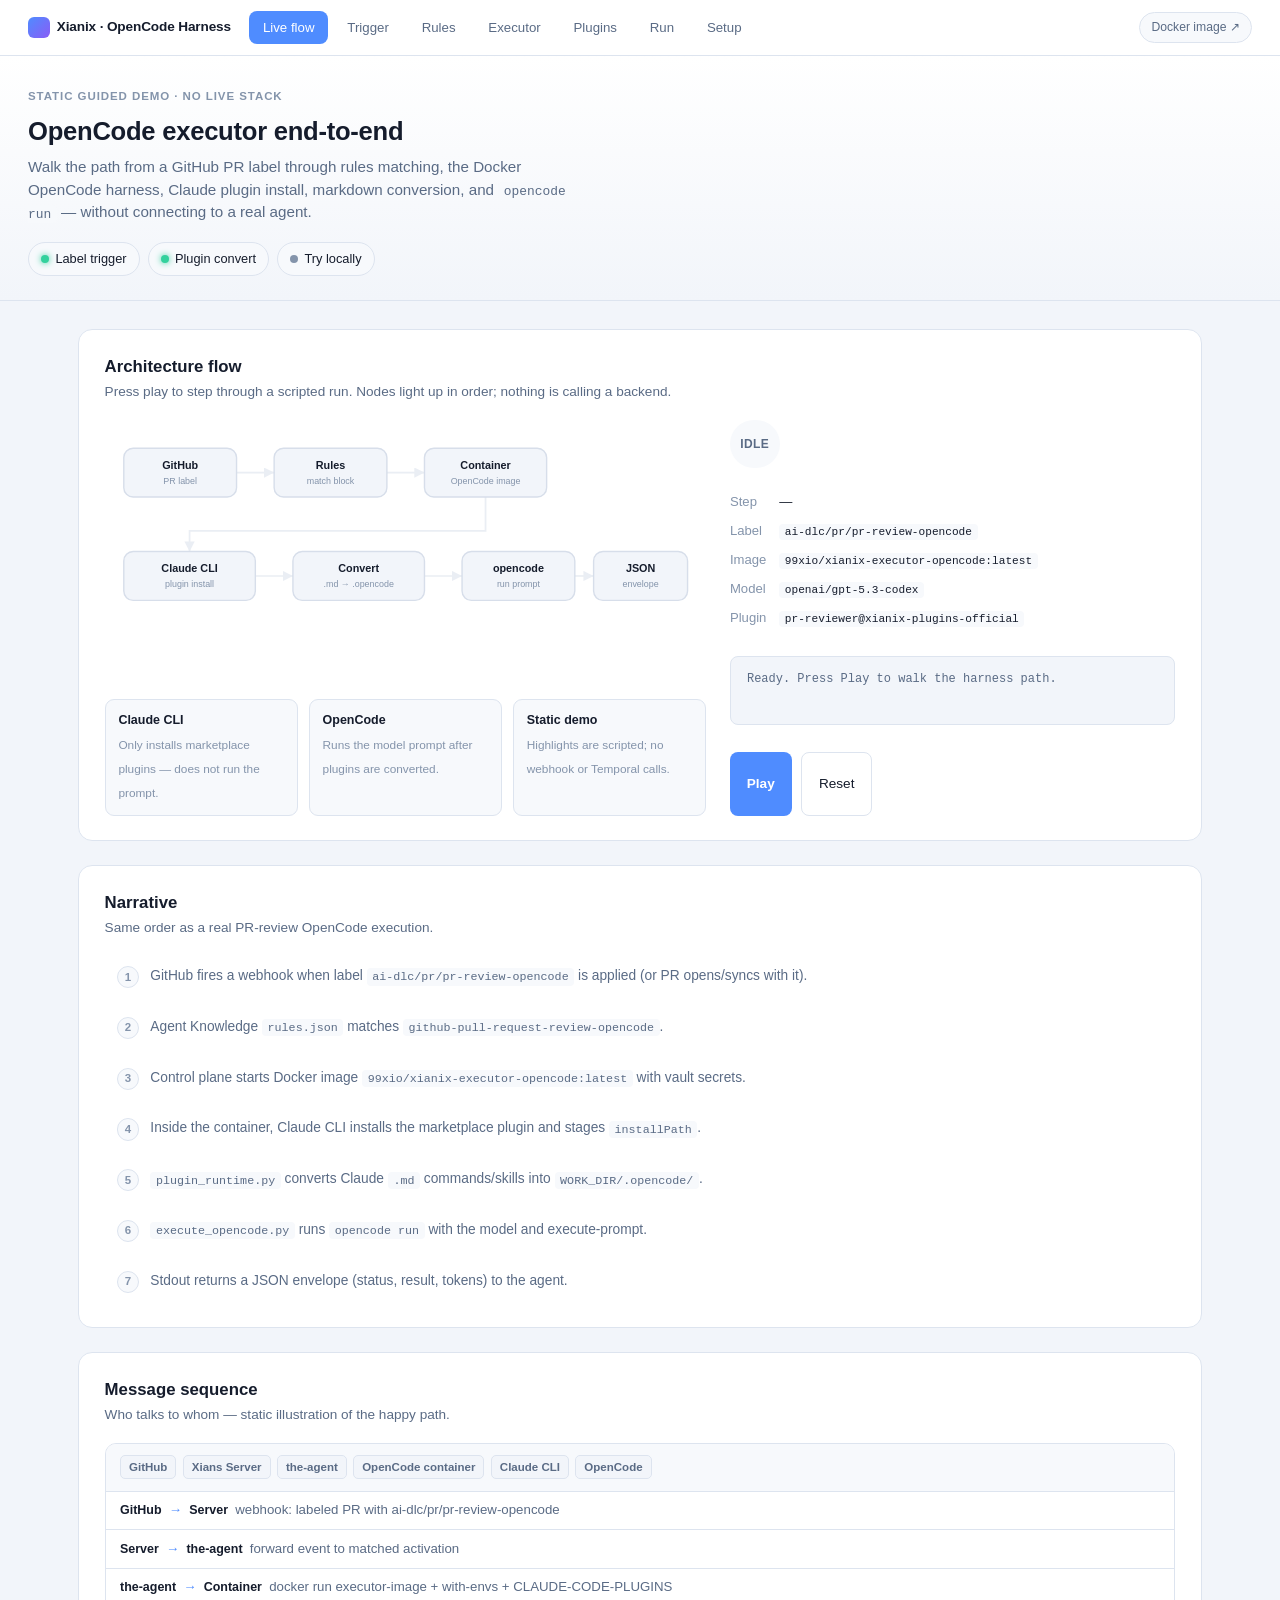
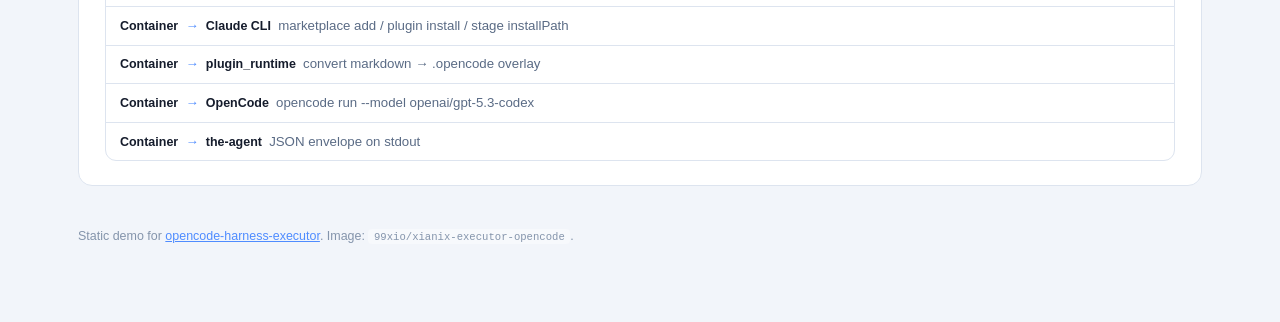
==== index.html @ 2c76de5f "Add static OpenCode harness guided demo site. Document the label to rules to Docker to plugin conver" ====
<!DOCTYPE html>
<html lang="en">
<head>
<meta charset="utf-8" />
<meta name="viewport" content="width=device-width, initial-scale=1" />
<title>Xianix · OpenCode Harness</title>
<link rel="stylesheet" href="./assets/theme.css" />
<style>
  .cols{display:grid; grid-template-columns:1.35fr 1fr; gap:1.5rem;}
  @media (max-width:900px){ .cols{grid-template-columns:1fr;} }
  #diagram{width:100%; height:auto; display:block;}
  .legend{display:grid; grid-template-columns:repeat(auto-fit,minmax(180px,1fr)); gap:.7rem; margin-top:1rem;}
  .legend span{
    display:block; border:1px solid var(--border); border-radius:9px; padding:.65rem .8rem;
    background:var(--surface-2);
  }
  .legend strong{display:block; font-size:.78rem; margin-bottom:.2rem;}
  .legend em{font-style:normal; font-size:.74rem; color:var(--muted-2); line-height:1.45;}
  .status-card{display:grid; gap:.65rem;}
  .kv{display:grid; grid-template-columns:auto 1fr; gap:.3rem .8rem; font-size:.82rem;}
  .kv dt{color:var(--muted-2);}
  .kv dd{margin:0; color:var(--text); word-break:break-all;}
  pre.log{
    margin:0; padding:.85rem 1rem; border-radius:8px; background:var(--bg); border:1px solid var(--border);
    font-size:.75rem; white-space:pre-wrap; word-break:break-word; max-height:220px; overflow:auto; color:var(--muted);
  }
  pre.log b{color:var(--text);}
</style>
</head>
<body>

<nav class="site">
  <a class="brand" href="./index.html"><span class="mark"></span>Xianix · OpenCode Harness</a>
  <a class="tab" href="./index.html">Live flow</a>
  <a class="tab" href="./trigger.html">Trigger</a>
  <a class="tab" href="./rules.html">Rules</a>
  <a class="tab" href="./executor.html">Executor</a>
  <a class="tab" href="./plugins.html">Plugins</a>
  <a class="tab" href="./run.html">Run</a>
  <a class="tab" href="./setup.html">Setup</a>
  <span class="spacer"></span>
  <a class="ext" href="https://hub.docker.com/r/99xio/xianix-executor-opencode" target="_blank" rel="noopener">Docker image ↗</a>
</nav>

<header>
  <div class="eyebrow">Static guided demo · no live stack</div>
  <h1>OpenCode executor end-to-end</h1>
  <p class="sub">
    Walk the path from a GitHub PR label through rules matching, the Docker OpenCode harness,
    Claude plugin install, markdown conversion, and <code>opencode run</code> — without connecting to a real agent.
  </p>
  <div class="quicklinks">
    <a href="./trigger.html"><span class="dot up"></span>Label trigger</a>
    <a href="./plugins.html"><span class="dot up"></span>Plugin convert</a>
    <a href="./setup.html"><span class="dot"></span>Try locally</a>
  </div>
</header>

<main>
  <section>
    <h2>Architecture flow</h2>
    <p class="hint">Press play to step through a scripted run. Nodes light up in order; nothing is calling a backend.</p>
    <div class="cols">
      <div>
        <svg id="diagram" viewBox="0 0 640 280" role="img" aria-label="OpenCode harness flow diagram">
          <defs>
            <marker id="arr" markerWidth="8" markerHeight="8" refX="6" refY="3" orient="auto">
              <path d="M0,0 L6,3 L0,6 Z" fill="var(--edge-idle)" />
            </marker>
          </defs>
          <g class="sn" id="n-label"><rect x="20" y="30" width="120" height="52" rx="10"/><text x="80" y="52" text-anchor="middle">GitHub</text><text class="sub" x="80" y="68" text-anchor="middle">PR label</text></g>
          <g class="sn" id="n-rules"><rect x="180" y="30" width="120" height="52" rx="10"/><text x="240" y="52" text-anchor="middle">Rules</text><text class="sub" x="240" y="68" text-anchor="middle">match block</text></g>
          <g class="sn" id="n-docker"><rect x="340" y="30" width="130" height="52" rx="10"/><text x="405" y="52" text-anchor="middle">Container</text><text class="sub" x="405" y="68" text-anchor="middle">OpenCode image</text></g>
          <g class="sn" id="n-claude"><rect x="20" y="140" width="140" height="52" rx="10"/><text x="90" y="162" text-anchor="middle">Claude CLI</text><text class="sub" x="90" y="178" text-anchor="middle">plugin install</text></g>
          <g class="sn" id="n-convert"><rect x="200" y="140" width="140" height="52" rx="10"/><text x="270" y="162" text-anchor="middle">Convert</text><text class="sub" x="270" y="178" text-anchor="middle">.md → .opencode</text></g>
          <g class="sn" id="n-run"><rect x="380" y="140" width="120" height="52" rx="10"/><text x="440" y="162" text-anchor="middle">opencode</text><text class="sub" x="440" y="178" text-anchor="middle">run prompt</text></g>
          <g class="sn" id="n-envelope"><rect x="520" y="140" width="100" height="52" rx="10"/><text x="570" y="162" text-anchor="middle">JSON</text><text class="sub" x="570" y="178" text-anchor="middle">envelope</text></g>

          <path class="se" id="e1" d="M140 56 H180" marker-end="url(#arr)"/>
          <path class="se" id="e2" d="M300 56 H340" marker-end="url(#arr)"/>
          <path class="se" id="e3" d="M405 82 V118 H90 V140" marker-end="url(#arr)"/>
          <path class="se" id="e4" d="M160 166 H200" marker-end="url(#arr)"/>
          <path class="se" id="e5" d="M340 166 H380" marker-end="url(#arr)"/>
          <path class="se" id="e6" d="M500 166 H520" marker-end="url(#arr)"/>
        </svg>
        <div class="legend">
          <span><strong>Claude CLI</strong><em>Only installs marketplace plugins — does not run the prompt.</em></span>
          <span><strong>OpenCode</strong><em>Runs the model prompt after plugins are converted.</em></span>
          <span><strong>Static demo</strong><em>Highlights are scripted; no webhook or Temporal calls.</em></span>
        </div>
      </div>
      <div class="status-card">
        <span class="pill" id="phase-pill">idle</span>
        <dl class="kv">
          <dt>Step</dt><dd id="kv-step">—</dd>
          <dt>Label</dt><dd><code>ai-dlc/pr/pr-review-opencode</code></dd>
          <dt>Image</dt><dd><code>99xio/xianix-executor-opencode:latest</code></dd>
          <dt>Model</dt><dd><code>openai/gpt-5.3-codex</code></dd>
          <dt>Plugin</dt><dd><code>pr-reviewer@xianix-plugins-official</code></dd>
        </dl>
        <pre class="log" id="flow-log">Ready. Press Play to walk the harness path.</pre>
        <div class="actions">
          <button class="btn" id="btn-play" type="button">Play</button>
          <button class="btn secondary" id="btn-reset" type="button">Reset</button>
        </div>
      </div>
    </div>
  </section>

  <section>
    <h2>Narrative</h2>
    <p class="hint">Same order as a real PR-review OpenCode execution.</p>
    <ol class="steps" id="narrative">
      <li data-i="0"><span class="n">1</span><span>GitHub fires a webhook when label <code>ai-dlc/pr/pr-review-opencode</code> is applied (or PR opens/syncs with it).</span></li>
      <li data-i="1"><span class="n">2</span><span>Agent Knowledge <code>rules.json</code> matches <code>github-pull-request-review-opencode</code>.</span></li>
      <li data-i="2"><span class="n">3</span><span>Control plane starts Docker image <code>99xio/xianix-executor-opencode:latest</code> with vault secrets.</span></li>
      <li data-i="3"><span class="n">4</span><span>Inside the container, Claude CLI installs the marketplace plugin and stages <code>installPath</code>.</span></li>
      <li data-i="4"><span class="n">5</span><span><code>plugin_runtime.py</code> converts Claude <code>.md</code> commands/skills into <code>WORK_DIR/.opencode/</code>.</span></li>
      <li data-i="5"><span class="n">6</span><span><code>execute_opencode.py</code> runs <code>opencode run</code> with the model and execute-prompt.</span></li>
      <li data-i="6"><span class="n">7</span><span>Stdout returns a JSON envelope (status, result, tokens) to the agent.</span></li>
    </ol>
  </section>

  <section>
    <h2>Message sequence</h2>
    <p class="hint">Who talks to whom — static illustration of the happy path.</p>
    <div class="seq">
      <div class="seq-actors">
        <span>GitHub</span><span>Xians Server</span><span>the-agent</span><span>OpenCode container</span><span>Claude CLI</span><span>OpenCode</span>
      </div>
      <ul class="seq-rows">
        <li><span class="from">GitHub</span><span class="arr">→</span><span class="to">Server</span><span class="msg">webhook: labeled PR with ai-dlc/pr/pr-review-opencode</span></li>
        <li><span class="from">Server</span><span class="arr">→</span><span class="to">the-agent</span><span class="msg">forward event to matched activation</span></li>
        <li><span class="from">the-agent</span><span class="arr">→</span><span class="to">Container</span><span class="msg">docker run executor-image + with-envs + CLAUDE-CODE-PLUGINS</span></li>
        <li><span class="from">Container</span><span class="arr">→</span><span class="to">Claude CLI</span><span class="msg">marketplace add / plugin install / stage installPath</span></li>
        <li><span class="from">Container</span><span class="arr">→</span><span class="to">plugin_runtime</span><span class="msg">convert markdown → .opencode overlay</span></li>
        <li><span class="from">Container</span><span class="arr">→</span><span class="to">OpenCode</span><span class="msg">opencode run --model openai/gpt-5.3-codex</span></li>
        <li><span class="from">Container</span><span class="arr">→</span><span class="to">the-agent</span><span class="msg">JSON envelope on stdout</span></li>
      </ul>
    </div>
  </section>
</main>

<footer>
  <p>Static demo for <a href="https://github.com/HasiniA99x/opencode-harness-executor">opencode-harness-executor</a>. Image: <code>99xio/xianix-executor-opencode</code>.</p>
</footer>

<script src="./assets/nav.js"></script>
<script>
(function () {
  var steps = [
    { nodes: ["n-label"], edges: [], pill: "trigger", title: "GitHub label", log: "Webhook: action=labeled, label=ai-dlc/pr/pr-review-opencode" },
    { nodes: ["n-label", "n-rules"], edges: ["e1"], pill: "match", title: "Rules match", log: "Matched execution: github-pull-request-review-opencode" },
    { nodes: ["n-rules", "n-docker"], edges: ["e1", "e2"], pill: "prepare", title: "Container start", log: "docker run 99xio/xianix-executor-opencode:latest (prepare-and-execute)" },
    { nodes: ["n-docker", "n-claude"], edges: ["e1", "e2", "e3"], pill: "plugins", title: "Claude plugin install", log: "claude plugin install pr-reviewer@xianix-plugins-official — stage installPath" },
    { nodes: ["n-claude", "n-convert"], edges: ["e1", "e2", "e3", "e4"], pill: "convert", title: "Convert markdown", log: "plugin_runtime: commands/agents/skills → WORK_DIR/.opencode/" },
    { nodes: ["n-convert", "n-run"], edges: ["e1", "e2", "e3", "e4", "e5"], pill: "run", title: "opencode run", log: "opencode run --model openai/gpt-5.3-codex  /pr-review {n}" },
    { nodes: ["n-run", "n-envelope"], edges: ["e1", "e2", "e3", "e4", "e5", "e6"], pill: "done", title: "JSON envelope", log: '{"status":"completed","harness":"opencode","result":"..."}' }
  ];
  var i = -1, timer = null, playing = false;
  var pill = document.getElementById("phase-pill");
  var kv = document.getElementById("kv-step");
  var log = document.getElementById("flow-log");
  var narrative = document.getElementById("narrative");

  function clear() {
    document.querySelectorAll(".sn").forEach(function (n) { n.classList.remove("on", "ok"); });
    document.querySelectorAll(".se").forEach(function (e) { e.classList.remove("on", "ok"); });
    narrative.querySelectorAll("li").forEach(function (li) { li.classList.remove("active", "done"); });
  }

  function paint(idx) {
    clear();
    if (idx < 0) {
      pill.textContent = "idle"; pill.className = "pill";
      kv.textContent = "—";
      log.textContent = "Ready. Press Play to walk the harness path.";
      return;
    }
    var s = steps[idx];
    s.nodes.forEach(function (id, j) {
      var el = document.getElementById(id);
      if (!el) return;
      el.classList.add(j === s.nodes.length - 1 ? "on" : "ok");
    });
    s.edges.forEach(function (id) {
      var el = document.getElementById(id);
      if (el) el.classList.add("on");
    });
    pill.textContent = s.pill;
    pill.className = "pill " + (idx === steps.length - 1 ? "done" : "active");
    kv.textContent = (idx + 1) + " / " + steps.length + " — " + s.title;
    log.innerHTML = "<b>" + s.title + "</b>\n" + s.log;
    narrative.querySelectorAll("li").forEach(function (li) {
      var n = +li.getAttribute("data-i");
      if (n < idx) li.classList.add("done");
      if (n === idx) li.classList.add("active");
    });
  }

  function stop() {
    playing = false;
    if (timer) clearTimeout(timer);
    timer = null;
    document.getElementById("btn-play").textContent = "Play";
  }

  function advance() {
    if (i >= steps.length - 1) { stop(); return; }
    i += 1;
    paint(i);
    if (playing) timer = setTimeout(advance, 1400);
  }

  document.getElementById("btn-play").addEventListener("click", function () {
    if (playing) { stop(); return; }
    playing = true;
    this.textContent = "Pause";
    if (i >= steps.length - 1) i = -1;
    advance();
  });
  document.getElementById("btn-reset").addEventListener("click", function () {
    stop(); i = -1; paint(-1);
  });
})();
</script>
</body>
</html>
---- assets/theme.css ----
/* Shared design tokens + components for the Xianix OpenCode harness demo.
   Page-specific styles (flow diagram) stay inline in each page. */

:root{
  --bg:#0b0f16; --surface:#121826; --surface-2:#182131; --border:#25314a;
  --text:#eaf0fb; --muted:#8ea0bd; --muted-2:#5f7290;
  --accent:#4f8cff; --accent-2:#8a5cf6; --ok:#33d19d; --warn:#f6b93b; --err:#f2596b;
  --edge-idle:#2a3550; --edge-active:#4f8cff; --edge-ack:#33d19d; --edge-escalate:#f6b93b;
  font-family: -apple-system, BlinkMacSystemFont, "Segoe UI", Inter, Roboto, sans-serif;
}
@media (prefers-color-scheme: light){
  :root{
    --bg:#f2f5fa; --surface:#ffffff; --surface-2:#f7f9fc; --border:#dde4ef;
    --text:#151c2c; --muted:#5a6b85; --muted-2:#8494ab;
    --edge-idle:#d7deea;
  }
}

*{box-sizing:border-box;}
html,body{margin:0; background:var(--bg); color:var(--text);}
body{line-height:1.5; padding-bottom:4rem;}
a{color:var(--accent);}
code{background:var(--surface-2); padding:.1rem .35rem; border-radius:4px; font-size:.85em;
  font-family:ui-monospace, SFMono-Regular, Menlo, monospace;}

/* ---------- top navigation ---------- */
nav.site{
  display:flex; align-items:center; gap:.35rem; flex-wrap:wrap;
  padding:.7rem 1.75rem; border-bottom:1px solid var(--border);
  background:var(--surface); position:sticky; top:0; z-index:20;
}
nav.site .brand{
  font-weight:700; font-size:.85rem; margin-right:.8rem; letter-spacing:-.01em;
  display:inline-flex; align-items:center; gap:.45rem;
  color:var(--text); text-decoration:none;
}
nav.site .brand .mark{
  width:1.35rem; height:1.35rem; border-radius:6px; flex:none;
  background:linear-gradient(135deg, var(--accent), var(--accent-2));
}
nav.site a.tab{
  padding:.4rem .85rem; border-radius:8px; text-decoration:none; color:var(--muted);
  font-size:.83rem; font-weight:500; transition:background .15s, color .15s;
}
nav.site a.tab:hover{background:var(--surface-2); color:var(--text);}
nav.site a.tab.active{background:var(--accent); color:#fff;}
nav.site .spacer{flex:1;}
nav.site .nav-note{font-size:.75rem; color:var(--muted-2);}
nav.site a.ext{
  padding:.35rem .7rem; border:1px solid var(--border); border-radius:999px;
  text-decoration:none; color:var(--muted); font-size:.76rem; background:var(--surface-2);
  transition:border-color .15s, color .15s;
}
nav.site a.ext:hover{border-color:var(--accent); color:var(--text);}

/* ---------- page header ---------- */
header{
  padding:2rem 1.75rem 1.5rem; border-bottom:1px solid var(--border);
  background:linear-gradient(180deg, var(--surface), var(--bg));
}
header .eyebrow{
  text-transform:uppercase; letter-spacing:.08em; font-size:.72rem; color:var(--muted-2);
  font-weight:600; margin-bottom:.4rem;
}
header h1{margin:0 0 .35rem; font-size:1.6rem; letter-spacing:-.01em;}
header p.sub{margin:0; color:var(--muted); font-size:.95rem; max-width:64ch;}

.quicklinks{display:flex; flex-wrap:wrap; gap:.5rem; margin-top:1.1rem;}
.quicklinks a{
  display:inline-flex; align-items:center; gap:.4rem;
  padding:.4rem .75rem; border:1px solid var(--border); border-radius:999px;
  background:var(--surface-2); color:var(--text); font-size:.8rem; text-decoration:none;
  transition:border-color .15s, transform .15s;
}
.quicklinks a:hover{border-color:var(--accent); transform:translateY(-1px);}
.quicklinks .dot{width:.5rem; height:.5rem; border-radius:50%; background:var(--muted-2); flex:none;}
.quicklinks .dot.up{background:var(--ok); box-shadow:0 0 6px var(--ok);}
.quicklinks .dot.down{background:var(--err);}

/* ---------- layout ---------- */
main{max-width:1180px; margin:0 auto; padding:1.75rem; display:grid; gap:1.5rem;}
section{
  background:var(--surface); border:1px solid var(--border); border-radius:14px;
  padding:1.5rem 1.6rem;
}
section > h2{margin:0 0 .2rem; font-size:1.05rem;}
section > p.hint{margin:0 0 1.1rem; color:var(--muted); font-size:.85rem;}
.row{display:flex; gap:.5rem; flex-wrap:wrap; align-items:center;}

/* ---------- forms & buttons ---------- */
.grid{display:grid; gap:.75rem; grid-template-columns:repeat(auto-fill, minmax(180px,1fr));}
label{display:flex; flex-direction:column; gap:.35rem; font-size:.78rem; color:var(--muted);}
input, select, textarea{
  font:inherit; padding:.5rem .65rem; border:1px solid var(--border); border-radius:8px;
  background:var(--bg); color:var(--text);
}
textarea{min-height:60px; resize:vertical;}
.full{grid-column:1/-1;}
.seg{display:inline-flex; border:1px solid var(--border); border-radius:8px; overflow:hidden;}
.seg button{
  border:none; background:var(--surface-2); color:var(--muted); padding:.45rem .8rem; font:inherit;
  font-size:.8rem; cursor:pointer;
}
.seg button.on{background:var(--accent); color:#fff;}
.actions{display:flex; flex-wrap:wrap; gap:.6rem; margin-top:1rem;}
button.btn{
  font:inherit; cursor:pointer; border:none; border-radius:8px; padding:.6rem 1.05rem;
  background:var(--accent); color:#fff; font-weight:600; font-size:.85rem;
  display:inline-flex; align-items:center; gap:.4rem;
}
button.btn:hover{background:#3f7be0;}
button.btn.secondary{background:transparent; border:1px solid var(--border); color:var(--text); font-weight:500;}
button.btn.ghost{background:var(--surface-2); color:var(--text); font-weight:500;}
button.btn:disabled{opacity:.45; cursor:not-allowed;}

/* ---------- status pills ---------- */
.pill{
  display:inline-flex; align-items:center; gap:.4rem; padding:.25rem .65rem; border-radius:999px;
  font-size:.75rem; font-weight:700; text-transform:uppercase; letter-spacing:.03em;
  background:var(--surface-2); color:var(--muted); width:max-content;
}
.pill.pending{color:var(--muted);}
.pill.delivering{color:var(--accent); background:rgba(79,140,255,.12);}
.pill.acked{color:var(--ok); background:rgba(51,209,157,.12);}
.pill.escalated{color:var(--warn); background:rgba(246,185,59,.12);}
.pill.failed, .pill.expired{color:var(--err); background:rgba(242,89,107,.12);}

/* ---------- banners / callouts ---------- */
.banner{
  display:flex; align-items:center; gap:.6rem; padding:.7rem .9rem; border-radius:10px; font-size:.85rem;
  border:1px solid var(--border); background:var(--surface-2); color:var(--muted);
}
.banner.ok{border-color:var(--ok); color:var(--ok); background:rgba(51,209,157,.08);}
.banner.warn{border-color:var(--warn); color:var(--warn); background:rgba(246,185,59,.08);}
.banner.err{border-color:var(--err); color:var(--err); background:rgba(242,89,107,.08);}

.callout{
  border-left:3px solid var(--accent); background:var(--surface-2); padding:.8rem 1rem;
  border-radius:0 8px 8px 0; font-size:.85rem; color:var(--muted); margin:1rem 0;
}
.callout b{color:var(--text);}
.callout.warn{border-left-color:var(--warn);}
.callout.err{border-left-color:var(--err);}
.callout.ok{border-left-color:var(--ok);}

/* ---------- metrics tiles ---------- */
.metrics{display:grid; grid-template-columns:repeat(auto-fit, minmax(110px,1fr)); gap:.75rem;}
.metric{background:var(--surface-2); border:1px solid var(--border); border-radius:10px; padding:.75rem .9rem;}
.metric .v{font-size:1.35rem; font-weight:700; font-variant-numeric:tabular-nums;}
.metric .l{font-size:.72rem; color:var(--muted-2); text-transform:uppercase; letter-spacing:.04em;}

/* ---------- tables ---------- */
table{width:100%; border-collapse:collapse; font-size:.82rem; margin-top:1rem; min-width:640px;}
thead th{
  text-align:left; padding:.5rem .7rem; color:var(--muted-2); font-size:.72rem; text-transform:uppercase;
  letter-spacing:.04em; border-bottom:1px solid var(--border); font-weight:600;
}
tbody td{padding:.55rem .7rem; border-bottom:1px solid var(--border); color:var(--text); vertical-align:top;}

/* ---------- small animated diagrams (modules, app states) ---------- */
.sn rect, .sn circle{fill:var(--bg); stroke:var(--edge-idle); stroke-width:1.5; transition:all .3s;}
.sn text{fill:var(--text); font-size:11.5px; font-weight:600;}
.sn text.sub{fill:var(--muted-2); font-size:9.5px; font-weight:400;}
.sn.on rect, .sn.on circle{stroke:var(--accent); fill:rgba(79,140,255,.12);
  filter:drop-shadow(0 0 7px rgba(79,140,255,.45));}
.sn.ok rect, .sn.ok circle{stroke:var(--ok); fill:rgba(51,209,157,.12);}
.sn.warn rect, .sn.warn circle{stroke:var(--warn); fill:rgba(246,185,59,.12);}
.sn.err rect, .sn.err circle{stroke:var(--err); fill:rgba(242,89,107,.12);}
.sn.off{opacity:.35;}
.se{fill:none; stroke:var(--edge-idle); stroke-width:1.8; opacity:.5; transition:all .3s;}
.se.on{stroke:var(--accent); opacity:1; stroke-width:2.4;}
.se.ok{stroke:var(--ok); opacity:1; stroke-width:2.4;}
.se.warn{stroke:var(--warn); opacity:1; stroke-width:2.4;}
.se.err{stroke:var(--err); opacity:1; stroke-width:2.4; stroke-dasharray:5 4;}
.slabel{fill:var(--muted-2); font-size:9px;}

/* ---------- code blocks ---------- */
pre.code{
  margin:.7rem 0 0; padding:.8rem 1rem; border-radius:8px; background:var(--bg);
  border:1px solid var(--border); font-size:.78rem; overflow-x:auto;
  font-family:ui-monospace, SFMono-Regular, Menlo, monospace; color:var(--text);
  white-space:pre-wrap; word-break:break-word;
}
pre.code .c{color:var(--muted-2);}   /* comment */
pre.code .k{color:var(--accent);}    /* key / command */
pre.code .s{color:var(--ok);}        /* string / value */

/* ---------- guided steps ---------- */
.steps{list-style:none; margin:0; padding:0; display:grid; gap:.55rem;}
.steps li{
  display:flex; gap:.7rem; align-items:flex-start; padding:.55rem .7rem; border-radius:10px;
  border:1px solid transparent; color:var(--muted); font-size:.86rem; transition:all .2s;
}
.steps li .n{
  flex:none; width:1.4rem; height:1.4rem; border-radius:50%; background:var(--surface-2);
  border:1px solid var(--border); display:flex; align-items:center; justify-content:center;
  font-size:.72rem; font-weight:700; color:var(--muted-2);
}
.steps li.active{background:var(--surface-2); border-color:var(--border); color:var(--text);}
.steps li.active .n{background:var(--accent); border-color:var(--accent); color:#fff;}
.steps li.done .n{background:var(--ok); border-color:var(--ok); color:#06231a;}

.seq{border:1px solid var(--border); border-radius:11px; overflow:hidden;}
.seq-actors{
  display:flex; flex-wrap:wrap; gap:.4rem; padding:.7rem .9rem; background:var(--surface-2);
  border-bottom:1px solid var(--border);
}
.seq-actors span{
  font-size:.72rem; font-weight:600; color:var(--muted); background:var(--bg);
  border:1px solid var(--border); border-radius:5px; padding:.15rem .5rem;
}
.seq-rows{list-style:none; margin:0; padding:0;}
.seq-rows li{
  padding:.55rem .9rem; border-bottom:1px solid var(--border); font-size:.83rem;
  color:var(--muted); display:flex; gap:.45rem; align-items:baseline; flex-wrap:wrap;
}
.seq-rows li:last-child{border-bottom:none;}
.seq-rows .from, .seq-rows .to{color:var(--text); font-weight:600; font-size:.78rem;}
.seq-rows .arr{color:var(--accent); font-weight:700;}
.seq-rows .msg{color:var(--muted); flex:1 1 100%;}
@media (min-width:700px){ .seq-rows .msg{flex:1 1 auto;} }

.pill.active{color:var(--accent); background:rgba(79,140,255,.12);}
.pill.done{color:var(--ok); background:rgba(51,209,157,.12);}

/* ---------- footer ---------- */
footer{max-width:1180px; margin:0 auto; padding:0 1.75rem; color:var(--muted-2); font-size:.78rem;}
footer ul{padding-left:1.1rem;}

/* ---------- dev-guide button (every page header) ---------- */
.devguide{
  display:inline-flex; align-items:center; gap:.7rem; margin-top:1.1rem;
  padding:.55rem .95rem .55rem .7rem; border:1px solid var(--border); border-radius:12px;
  background:var(--surface-2); color:var(--text); text-decoration:none; font-size:.83rem; line-height:1.25;
  transition:border-color .15s, transform .15s, box-shadow .15s;
}
.devguide:hover{border-color:var(--accent); transform:translateY(-1px); box-shadow:0 6px 18px rgba(79,140,255,.18);}
.devguide small{color:var(--muted); font-size:.74rem;}
.devguide .dg-ic{font-size:1.3rem; line-height:1;}

/* ---------- motion ---------- */
@keyframes pulse-ring{0%{box-shadow:0 0 0 0 rgba(79,140,255,.45);} 100%{box-shadow:0 0 0 12px rgba(79,140,255,0);}}
@keyframes rise{from{opacity:0; transform:translateY(6px);} to{opacity:1; transform:none;}}
@keyframes dash{to{stroke-dashoffset:-24;}}
.st.playing{animation:pulse-ring 1.1s ease-out infinite;}
.cap{animation:rise .25s ease-out;}
.se.on, .se.ok, .se.hl, .se.warn{stroke-dasharray:8 4; animation:dash .9s linear infinite;}
.se.err{animation:none;}
section{animation:rise .35s ease-out both;}
section:nth-of-type(2){animation-delay:.05s;} section:nth-of-type(3){animation-delay:.1s;} section:nth-of-type(4){animation-delay:.15s;}
@media (prefers-reduced-motion: reduce){ .st.playing,.se.on,.se.ok,.se.hl,.se.warn,.cap,section{animation:none;} }
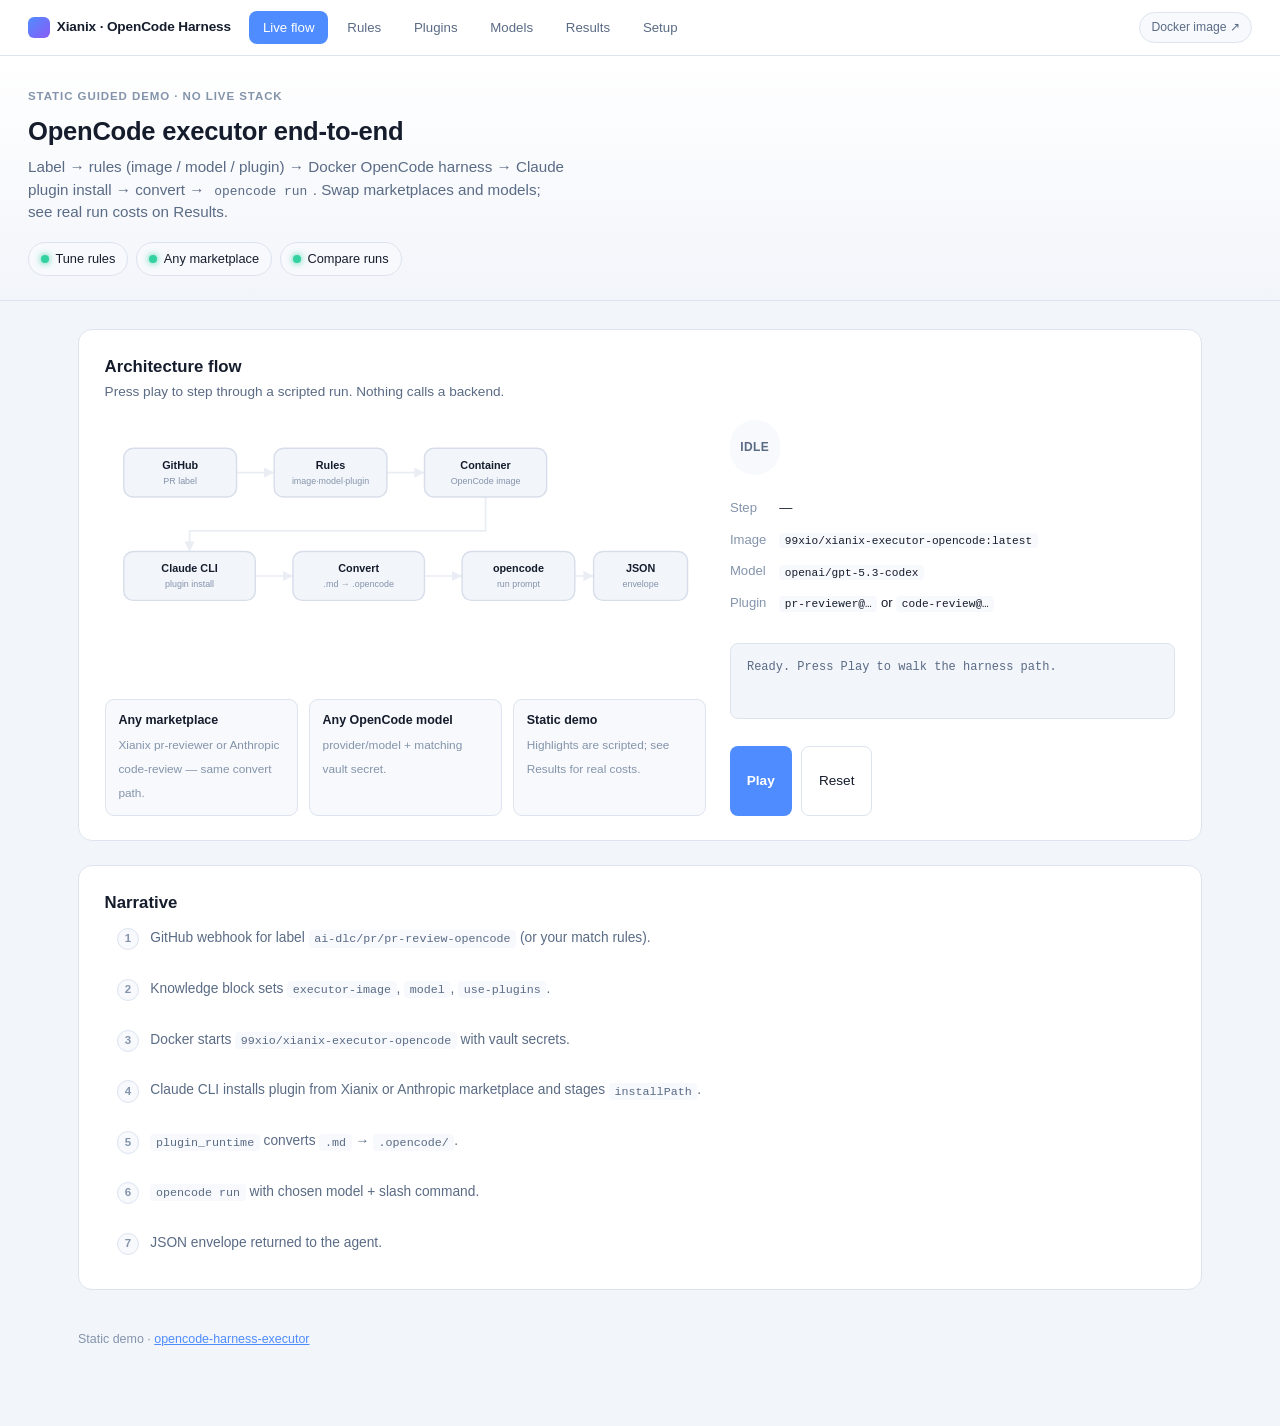
==== commit a84230f7: "Revamp demo: interactive rules, dual plugins, models, results. Remove trigger/executor/run pages. Ad" ====
--- a/index.html
+++ b/index.html
@@ -32,11 +32,10 @@
 <nav class="site">
   <a class="brand" href="./index.html"><span class="mark"></span>Xianix · OpenCode Harness</a>
   <a class="tab" href="./index.html">Live flow</a>
-  <a class="tab" href="./trigger.html">Trigger</a>
   <a class="tab" href="./rules.html">Rules</a>
-  <a class="tab" href="./executor.html">Executor</a>
   <a class="tab" href="./plugins.html">Plugins</a>
-  <a class="tab" href="./run.html">Run</a>
+  <a class="tab" href="./models.html">Models</a>
+  <a class="tab" href="./results.html">Results</a>
   <a class="tab" href="./setup.html">Setup</a>
   <span class="spacer"></span>
   <a class="ext" href="https://hub.docker.com/r/99xio/xianix-executor-opencode" target="_blank" rel="noopener">Docker image ↗</a>
@@ -46,20 +45,20 @@
   <div class="eyebrow">Static guided demo · no live stack</div>
   <h1>OpenCode executor end-to-end</h1>
   <p class="sub">
-    Walk the path from a GitHub PR label through rules matching, the Docker OpenCode harness,
-    Claude plugin install, markdown conversion, and <code>opencode run</code> — without connecting to a real agent.
+    Label → rules (image / model / plugin) → Docker OpenCode harness → Claude plugin install →
+    convert → <code>opencode run</code>. Swap marketplaces and models; see real run costs on Results.
   </p>
   <div class="quicklinks">
-    <a href="./trigger.html"><span class="dot up"></span>Label trigger</a>
-    <a href="./plugins.html"><span class="dot up"></span>Plugin convert</a>
-    <a href="./setup.html"><span class="dot"></span>Try locally</a>
+    <a href="./rules.html"><span class="dot up"></span>Tune rules</a>
+    <a href="./plugins.html"><span class="dot up"></span>Any marketplace</a>
+    <a href="./results.html"><span class="dot up"></span>Compare runs</a>
   </div>
 </header>
 
 <main>
   <section>
     <h2>Architecture flow</h2>
-    <p class="hint">Press play to step through a scripted run. Nodes light up in order; nothing is calling a backend.</p>
+    <p class="hint">Press play to step through a scripted run. Nothing calls a backend.</p>
     <div class="cols">
       <div>
         <svg id="diagram" viewBox="0 0 640 280" role="img" aria-label="OpenCode harness flow diagram">
@@ -69,13 +68,12 @@
             </marker>
           </defs>
           <g class="sn" id="n-label"><rect x="20" y="30" width="120" height="52" rx="10"/><text x="80" y="52" text-anchor="middle">GitHub</text><text class="sub" x="80" y="68" text-anchor="middle">PR label</text></g>
-          <g class="sn" id="n-rules"><rect x="180" y="30" width="120" height="52" rx="10"/><text x="240" y="52" text-anchor="middle">Rules</text><text class="sub" x="240" y="68" text-anchor="middle">match block</text></g>
+          <g class="sn" id="n-rules"><rect x="180" y="30" width="120" height="52" rx="10"/><text x="240" y="52" text-anchor="middle">Rules</text><text class="sub" x="240" y="68" text-anchor="middle">image·model·plugin</text></g>
           <g class="sn" id="n-docker"><rect x="340" y="30" width="130" height="52" rx="10"/><text x="405" y="52" text-anchor="middle">Container</text><text class="sub" x="405" y="68" text-anchor="middle">OpenCode image</text></g>
           <g class="sn" id="n-claude"><rect x="20" y="140" width="140" height="52" rx="10"/><text x="90" y="162" text-anchor="middle">Claude CLI</text><text class="sub" x="90" y="178" text-anchor="middle">plugin install</text></g>
           <g class="sn" id="n-convert"><rect x="200" y="140" width="140" height="52" rx="10"/><text x="270" y="162" text-anchor="middle">Convert</text><text class="sub" x="270" y="178" text-anchor="middle">.md → .opencode</text></g>
           <g class="sn" id="n-run"><rect x="380" y="140" width="120" height="52" rx="10"/><text x="440" y="162" text-anchor="middle">opencode</text><text class="sub" x="440" y="178" text-anchor="middle">run prompt</text></g>
           <g class="sn" id="n-envelope"><rect x="520" y="140" width="100" height="52" rx="10"/><text x="570" y="162" text-anchor="middle">JSON</text><text class="sub" x="570" y="178" text-anchor="middle">envelope</text></g>
-
           <path class="se" id="e1" d="M140 56 H180" marker-end="url(#arr)"/>
           <path class="se" id="e2" d="M300 56 H340" marker-end="url(#arr)"/>
           <path class="se" id="e3" d="M405 82 V118 H90 V140" marker-end="url(#arr)"/>
@@ -84,19 +82,18 @@
           <path class="se" id="e6" d="M500 166 H520" marker-end="url(#arr)"/>
         </svg>
         <div class="legend">
-          <span><strong>Claude CLI</strong><em>Only installs marketplace plugins — does not run the prompt.</em></span>
-          <span><strong>OpenCode</strong><em>Runs the model prompt after plugins are converted.</em></span>
-          <span><strong>Static demo</strong><em>Highlights are scripted; no webhook or Temporal calls.</em></span>
+          <span><strong>Any marketplace</strong><em>Xianix pr-reviewer or Anthropic code-review — same convert path.</em></span>
+          <span><strong>Any OpenCode model</strong><em>provider/model + matching vault secret.</em></span>
+          <span><strong>Static demo</strong><em>Highlights are scripted; see Results for real costs.</em></span>
         </div>
       </div>
       <div class="status-card">
         <span class="pill" id="phase-pill">idle</span>
         <dl class="kv">
           <dt>Step</dt><dd id="kv-step">—</dd>
-          <dt>Label</dt><dd><code>ai-dlc/pr/pr-review-opencode</code></dd>
           <dt>Image</dt><dd><code>99xio/xianix-executor-opencode:latest</code></dd>
           <dt>Model</dt><dd><code>openai/gpt-5.3-codex</code></dd>
-          <dt>Plugin</dt><dd><code>pr-reviewer@xianix-plugins-official</code></dd>
+          <dt>Plugin</dt><dd><code>pr-reviewer@…</code> or <code>code-review@…</code></dd>
         </dl>
         <pre class="log" id="flow-log">Ready. Press Play to walk the harness path.</pre>
         <div class="actions">
@@ -109,53 +106,33 @@
 
   <section>
     <h2>Narrative</h2>
-    <p class="hint">Same order as a real PR-review OpenCode execution.</p>
     <ol class="steps" id="narrative">
-      <li data-i="0"><span class="n">1</span><span>GitHub fires a webhook when label <code>ai-dlc/pr/pr-review-opencode</code> is applied (or PR opens/syncs with it).</span></li>
-      <li data-i="1"><span class="n">2</span><span>Agent Knowledge <code>rules.json</code> matches <code>github-pull-request-review-opencode</code>.</span></li>
-      <li data-i="2"><span class="n">3</span><span>Control plane starts Docker image <code>99xio/xianix-executor-opencode:latest</code> with vault secrets.</span></li>
-      <li data-i="3"><span class="n">4</span><span>Inside the container, Claude CLI installs the marketplace plugin and stages <code>installPath</code>.</span></li>
-      <li data-i="4"><span class="n">5</span><span><code>plugin_runtime.py</code> converts Claude <code>.md</code> commands/skills into <code>WORK_DIR/.opencode/</code>.</span></li>
-      <li data-i="5"><span class="n">6</span><span><code>execute_opencode.py</code> runs <code>opencode run</code> with the model and execute-prompt.</span></li>
-      <li data-i="6"><span class="n">7</span><span>Stdout returns a JSON envelope (status, result, tokens) to the agent.</span></li>
+      <li data-i="0"><span class="n">1</span><span>GitHub webhook for label <code>ai-dlc/pr/pr-review-opencode</code> (or your match rules).</span></li>
+      <li data-i="1"><span class="n">2</span><span>Knowledge block sets <code>executor-image</code>, <code>model</code>, <code>use-plugins</code>.</span></li>
+      <li data-i="2"><span class="n">3</span><span>Docker starts <code>99xio/xianix-executor-opencode</code> with vault secrets.</span></li>
+      <li data-i="3"><span class="n">4</span><span>Claude CLI installs plugin from Xianix or Anthropic marketplace and stages <code>installPath</code>.</span></li>
+      <li data-i="4"><span class="n">5</span><span><code>plugin_runtime</code> converts <code>.md</code> → <code>.opencode/</code>.</span></li>
+      <li data-i="5"><span class="n">6</span><span><code>opencode run</code> with chosen model + slash command.</span></li>
+      <li data-i="6"><span class="n">7</span><span>JSON envelope returned to the agent.</span></li>
     </ol>
   </section>
-
-  <section>
-    <h2>Message sequence</h2>
-    <p class="hint">Who talks to whom — static illustration of the happy path.</p>
-    <div class="seq">
-      <div class="seq-actors">
-        <span>GitHub</span><span>Xians Server</span><span>the-agent</span><span>OpenCode container</span><span>Claude CLI</span><span>OpenCode</span>
-      </div>
-      <ul class="seq-rows">
-        <li><span class="from">GitHub</span><span class="arr">→</span><span class="to">Server</span><span class="msg">webhook: labeled PR with ai-dlc/pr/pr-review-opencode</span></li>
-        <li><span class="from">Server</span><span class="arr">→</span><span class="to">the-agent</span><span class="msg">forward event to matched activation</span></li>
-        <li><span class="from">the-agent</span><span class="arr">→</span><span class="to">Container</span><span class="msg">docker run executor-image + with-envs + CLAUDE-CODE-PLUGINS</span></li>
-        <li><span class="from">Container</span><span class="arr">→</span><span class="to">Claude CLI</span><span class="msg">marketplace add / plugin install / stage installPath</span></li>
-        <li><span class="from">Container</span><span class="arr">→</span><span class="to">plugin_runtime</span><span class="msg">convert markdown → .opencode overlay</span></li>
-        <li><span class="from">Container</span><span class="arr">→</span><span class="to">OpenCode</span><span class="msg">opencode run --model openai/gpt-5.3-codex</span></li>
-        <li><span class="from">Container</span><span class="arr">→</span><span class="to">the-agent</span><span class="msg">JSON envelope on stdout</span></li>
-      </ul>
-    </div>
-  </section>
 </main>
 
 <footer>
-  <p>Static demo for <a href="https://github.com/HasiniA99x/opencode-harness-executor">opencode-harness-executor</a>. Image: <code>99xio/xianix-executor-opencode</code>.</p>
+  <p>Static demo · <a href="https://github.com/HasiniA99x/opencode-harness-executor">opencode-harness-executor</a></p>
 </footer>
 
 <script src="./assets/nav.js"></script>
 <script>
 (function () {
   var steps = [
-    { nodes: ["n-label"], edges: [], pill: "trigger", title: "GitHub label", log: "Webhook: action=labeled, label=ai-dlc/pr/pr-review-opencode" },
-    { nodes: ["n-label", "n-rules"], edges: ["e1"], pill: "match", title: "Rules match", log: "Matched execution: github-pull-request-review-opencode" },
-    { nodes: ["n-rules", "n-docker"], edges: ["e1", "e2"], pill: "prepare", title: "Container start", log: "docker run 99xio/xianix-executor-opencode:latest (prepare-and-execute)" },
-    { nodes: ["n-docker", "n-claude"], edges: ["e1", "e2", "e3"], pill: "plugins", title: "Claude plugin install", log: "claude plugin install pr-reviewer@xianix-plugins-official — stage installPath" },
-    { nodes: ["n-claude", "n-convert"], edges: ["e1", "e2", "e3", "e4"], pill: "convert", title: "Convert markdown", log: "plugin_runtime: commands/agents/skills → WORK_DIR/.opencode/" },
-    { nodes: ["n-convert", "n-run"], edges: ["e1", "e2", "e3", "e4", "e5"], pill: "run", title: "opencode run", log: "opencode run --model openai/gpt-5.3-codex  /pr-review {n}" },
-    { nodes: ["n-run", "n-envelope"], edges: ["e1", "e2", "e3", "e4", "e5", "e6"], pill: "done", title: "JSON envelope", log: '{"status":"completed","harness":"opencode","result":"..."}' }
+    { nodes: ["n-label"], edges: [], pill: "trigger", title: "GitHub label", log: "Webhook labeled / opened / synchronize with OpenCode review label" },
+    { nodes: ["n-label", "n-rules"], edges: ["e1"], pill: "rules", title: "Rules knobs", log: "executor-image + model + plugin-name@marketplace" },
+    { nodes: ["n-rules", "n-docker"], edges: ["e1", "e2"], pill: "container", title: "Container start", log: "docker run 99xio/xianix-executor-opencode:latest" },
+    { nodes: ["n-docker", "n-claude"], edges: ["e1", "e2", "e3"], pill: "plugins", title: "Plugin install", log: "claude plugin install …@… — stage installPath" },
+    { nodes: ["n-claude", "n-convert"], edges: ["e1", "e2", "e3", "e4"], pill: "convert", title: "Convert", log: "plugin_runtime: .md → WORK_DIR/.opencode/" },
+    { nodes: ["n-convert", "n-run"], edges: ["e1", "e2", "e3", "e4", "e5"], pill: "run", title: "opencode run", log: "opencode run --model provider/model" },
+    { nodes: ["n-run", "n-envelope"], edges: ["e1", "e2", "e3", "e4", "e5", "e6"], pill: "done", title: "JSON envelope", log: '{"status":"completed","harness":"opencode"}' }
   ];
   var i = -1, timer = null, playing = false;
   var pill = document.getElementById("phase-pill");
@@ -180,8 +157,7 @@
     var s = steps[idx];
     s.nodes.forEach(function (id, j) {
       var el = document.getElementById(id);
-      if (!el) return;
-      el.classList.add(j === s.nodes.length - 1 ? "on" : "ok");
+      if (el) el.classList.add(j === s.nodes.length - 1 ? "on" : "ok");
     });
     s.edges.forEach(function (id) {
       var el = document.getElementById(id);
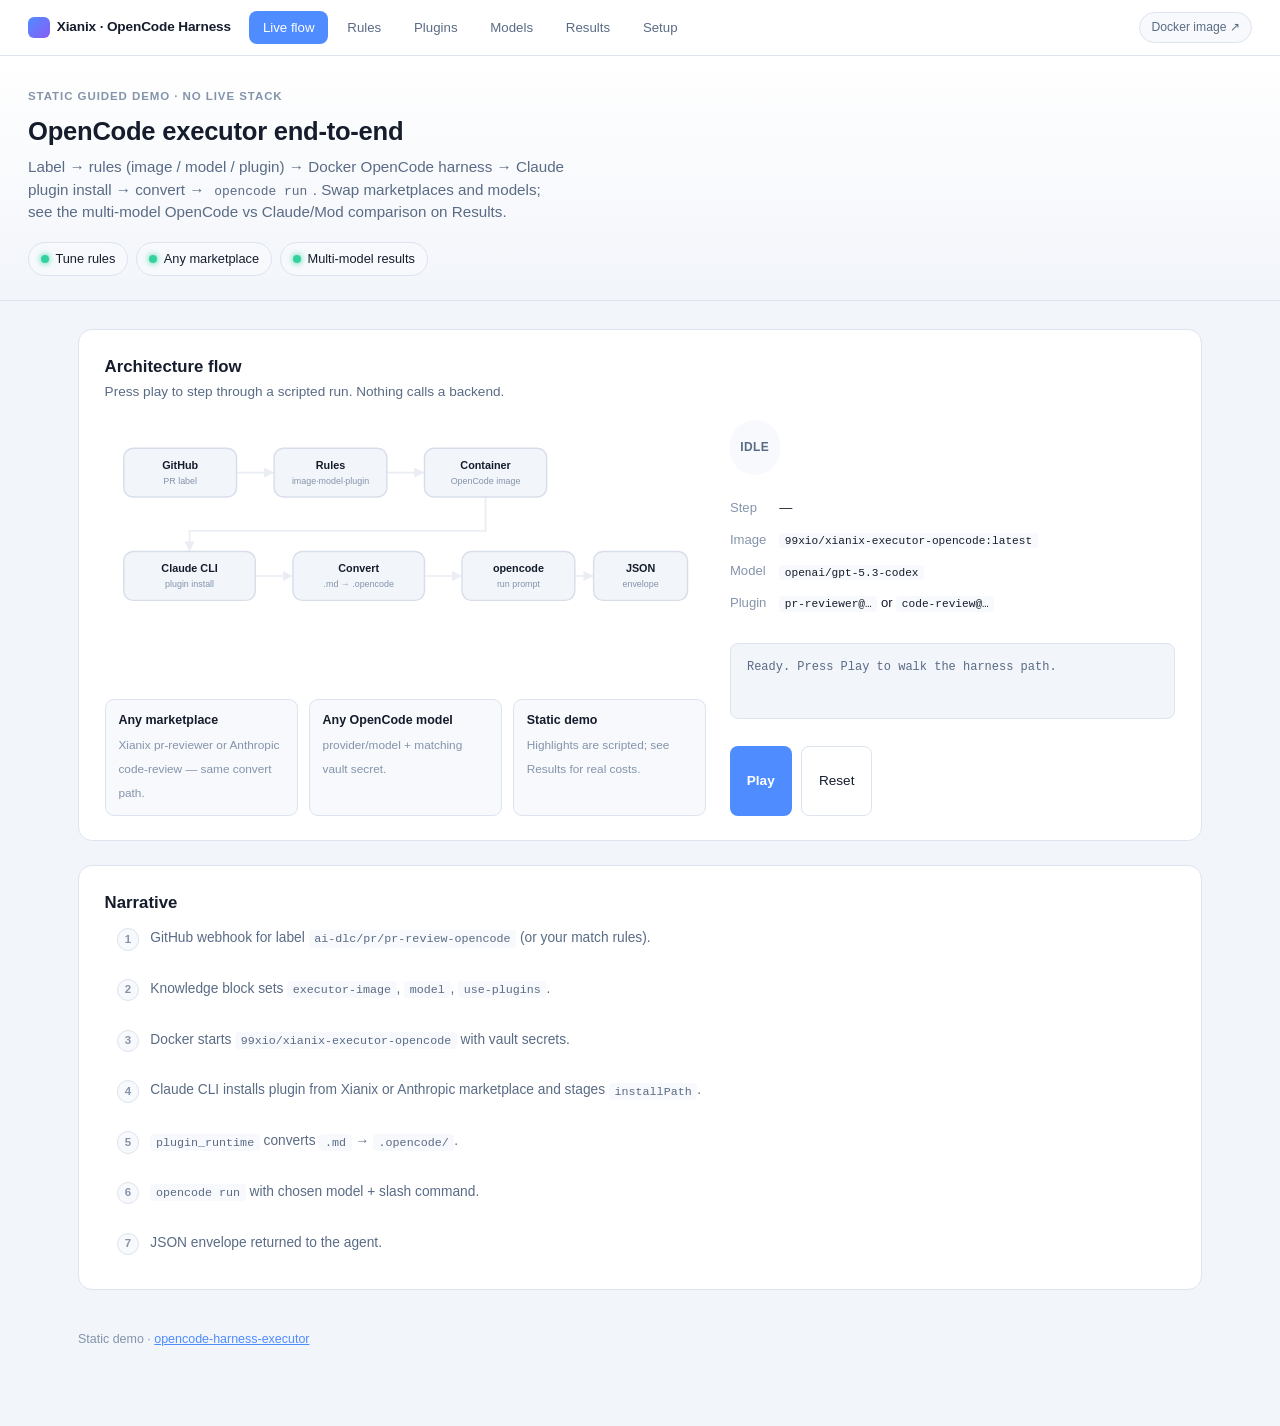
==== commit 30efd87a: "Add Claude Mod vs OpenCode multi-model comparison on Results. Keep the original OpenCode harness run" ====
--- a/index.html
+++ b/index.html
@@ -46,12 +46,13 @@
   <h1>OpenCode executor end-to-end</h1>
   <p class="sub">
     Label → rules (image / model / plugin) → Docker OpenCode harness → Claude plugin install →
-    convert → <code>opencode run</code>. Swap marketplaces and models; see real run costs on Results.
+    convert → <code>opencode run</code>. Swap marketplaces and models; see the multi-model
+    OpenCode vs Claude/Mod comparison on Results.
   </p>
   <div class="quicklinks">
     <a href="./rules.html"><span class="dot up"></span>Tune rules</a>
     <a href="./plugins.html"><span class="dot up"></span>Any marketplace</a>
-    <a href="./results.html"><span class="dot up"></span>Compare runs</a>
+    <a href="./results.html"><span class="dot up"></span>Multi-model results</a>
   </div>
 </header>
 
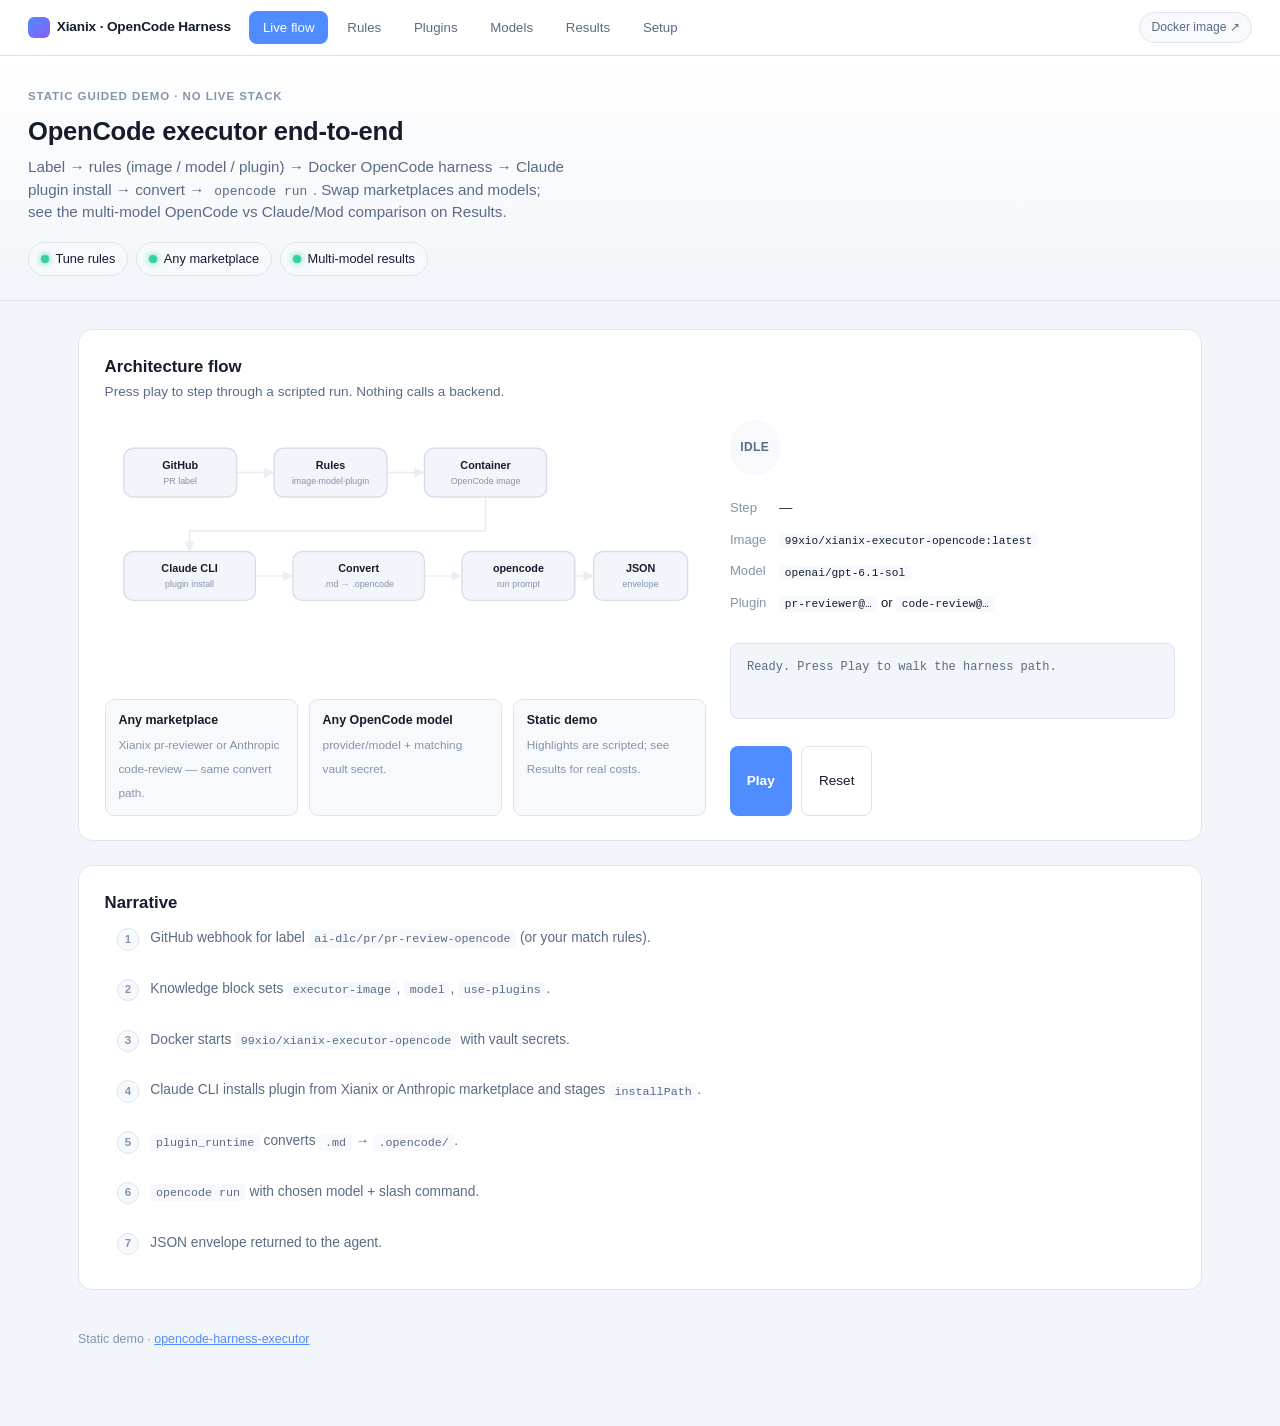
==== commit ea8fa9e9: "Update demo models to GPT-6 / Claude 5.5 and refresh Anthropic OpenCode run. Point model selection a" ====
--- a/index.html
+++ b/index.html
@@ -93,7 +93,7 @@
         <dl class="kv">
           <dt>Step</dt><dd id="kv-step">—</dd>
           <dt>Image</dt><dd><code>99xio/xianix-executor-opencode:latest</code></dd>
-          <dt>Model</dt><dd><code>openai/gpt-5.3-codex</code></dd>
+          <dt>Model</dt><dd><code>openai/gpt-6.1-sol</code></dd>
           <dt>Plugin</dt><dd><code>pr-reviewer@…</code> or <code>code-review@…</code></dd>
         </dl>
         <pre class="log" id="flow-log">Ready. Press Play to walk the harness path.</pre>
